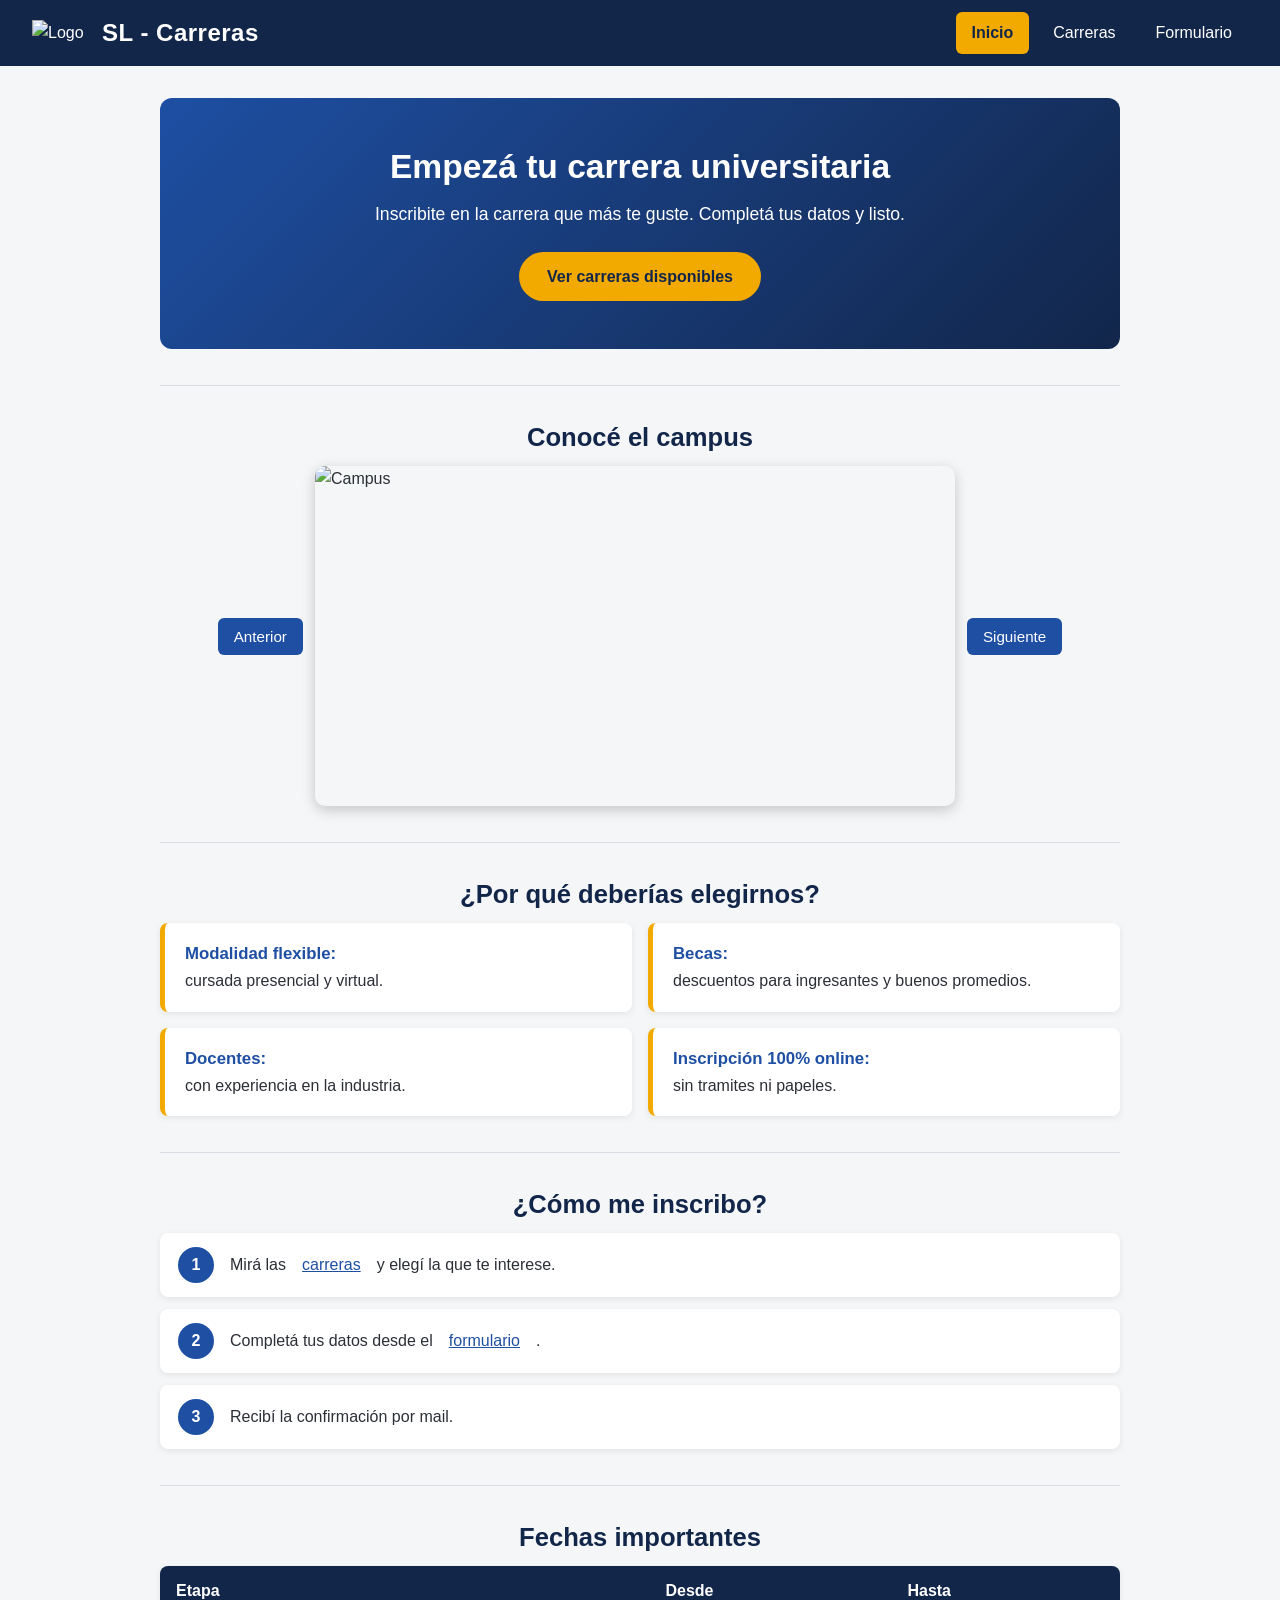
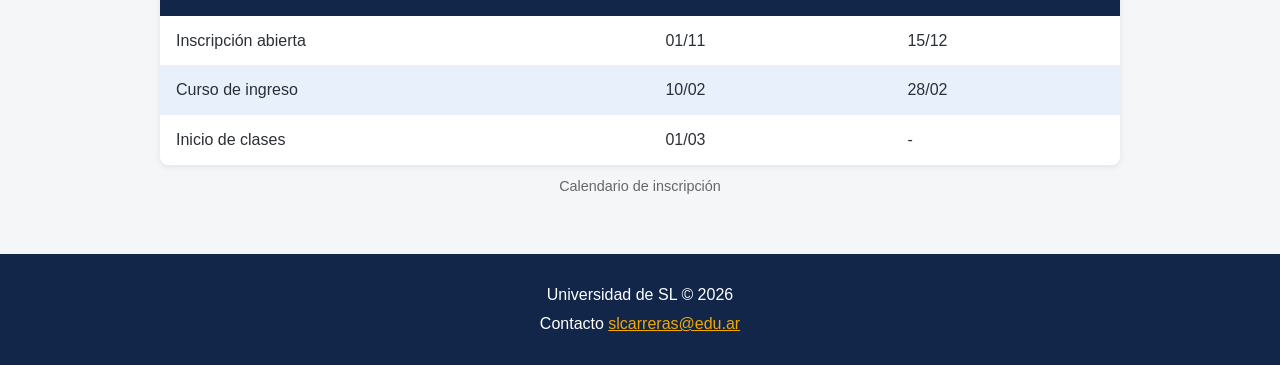
==== index.html @ b478dae9 "Cambios de estilo Un poco de CSS para la pagina principal. (A modificar). Tambien se agrego un logo." ====
<!DOCTYPE html>
<html lang="es">
<head>
    <meta charset="UTF-8">
    <meta name="viewport" content="width=device-width, initial-scale=1.0">
    <title>SL - Carreras</title>
    <link rel="stylesheet" href="css/Index.css">
</head>
<body>
    <header>
        <div>
            <img src="C:\Users\franc\Downloads\LOGO-SL-CARRERAS.png" alt="Logo" width="80">
            <h1>SL - Carreras</h1>
        </div>
        <div>
            <nav>
                <ul>
                    <li><a href="index.html" class="activo">Inicio</a></li>
                    <li><a href="carreras.html">Carreras</a></li>
                    <li><a href="contacto.html">Formulario</a></li>
                </ul>
            </nav>
        </div>
    </header>

    <main>
        <div id="presentacion">
            <h2>Empezá tu carrera universitaria</h2>
            <p>Inscribite en la carrera que más te guste. Completá tus datos y listo.</p>
            <a href="carreras.html">Ver carreras disponibles</a>
        </div>

        <hr>

        <div id="carrusel">
            <h2>Conocé el campus</h2>
            <div>
                <button>Anterior</button>
                <img src="img/portada.jpg" alt="Campus">
                <button>Siguiente</button>
            </div>
        </div>

        <hr>

        <div id="beneficios">
            <h2>¿Por qué deberías elegirnos?</h2>
            <ul>
                <li><strong>Modalidad flexible:</strong> cursada presencial y virtual.</li>
                <li><strong>Becas:</strong> descuentos para ingresantes y buenos promedios.</li>
                <li><strong>Docentes:</strong> con experiencia en la industria.</li>
                <li><strong>Inscripción 100% online:</strong> sin tramites ni papeles.</li>
            </ul>
        </div>

        <hr>

        <div id="pasos">
            <h2>¿Cómo me inscribo?</h2>
            <ol>
                <li>Mirá las <a href="carreras.html">carreras</a> y elegí la que te interese.</li>
                <li>Completá tus datos desde el <a href="contacto.html">formulario</a>.</li>
                <li>Recibí la confirmación por mail.</li>
            </ol>
        </div>

        <hr>

        <div id="fechas">
            <h2>Fechas importantes</h2>
            <table>
                <caption>Calendario de inscripción</caption>
                <thead>
                    <tr>
                        <th>Etapa</th>
                        <th>Desde</th>
                        <th>Hasta</th>
                    </tr>
                </thead>
                <tbody>
                    <tr>
                        <td>Inscripción abierta</td>
                        <td>01/11</td>
                        <td>15/12</td>
                    </tr>
                    <tr>
                        <td>Curso de ingreso</td>
                        <td>10/02</td>
                        <td>28/02</td>
                    </tr>
                    <tr>
                        <td>Inicio de clases</td>
                        <td>01/03</td>
                        <td>-</td>
                    </tr>
                </tbody>
            </table>
        </div>
    </main>

    <footer>
        <div>
            <p>Universidad de SL &copy; 2026</p>
            <p>Contacto <a href="mailto:slcarreras@edu.ar">slcarreras@edu.ar</a></p>
        </div>
    </footer>
</body>
</html>
---- css/Index.css ----
/* ---------- Variables (colores y medidas en un solo lugar) ---------- */
:root {
    --azul-oscuro: #12264a;
    --azul: #1e4fa3;
    --azul-claro: #e8f0fc;
    --acento: #f2a900;
    --texto: #2b2f36;
    --gris: #f5f6f8;
    --borde: #d9dde3;
    --ancho-max: 1000px;
}

/* ---------- Base ---------- */
* {
    box-sizing: border-box;
}

body {
    margin: 0;
    font-family: "Segoe UI", Arial, sans-serif;
    font-size: 16px;
    line-height: 1.6;
    color: var(--texto);
    background-color: var(--gris);
}

h1, h2 {
    margin: 0 0 12px;
    line-height: 1.25;
}

h2 {
    color: var(--azul-oscuro);
    font-size: 1.6rem;
}

a {
    color: var(--azul);
}

a:hover {
    color: var(--azul-oscuro);
}

hr {
    border: none;
    border-top: 1px solid var(--borde);
    margin: 36px 0;
}

/* ---------- Header ---------- */
header {
    display: flex;
    justify-content: space-between;
    align-items: center;
    flex-wrap: wrap;
    gap: 12px;
    padding: 12px 32px;
    background-color: var(--azul-oscuro);
    color: white;
}

/* Primer div del header: logo + título */
header > div:first-child {
    display: flex;
    align-items: center;
    gap: 14px;
}

header img {
    width: 56px;         
    height: auto;
}

header h1 {
    margin: 0;
    font-size: 1.5rem;
    letter-spacing: 0.5px;
}

/* ---------- Navegación ---------- */
nav ul {
    list-style: none;
    margin: 0;
    padding: 0;
    display: flex;
    gap: 8px;
}

nav a {
    display: block;
    padding: 8px 16px;
    color: white;
    text-decoration: none;
    border-radius: 6px;
    transition: background-color 0.2s ease;
}

nav a:hover {
    background-color: rgba(255, 255, 255, 0.15);
    color: white;
}

nav a.activo {
    background-color: var(--acento);
    color: var(--azul-oscuro);
    font-weight: 600;
}

/* ---------- Main ---------- */
main {
    max-width: var(--ancho-max);
    margin: 0 auto;
    padding: 32px 20px;
}

/* ---------- Presentación (portada) ---------- */
#presentacion {
    text-align: center;
    padding: 48px 24px;
    background: linear-gradient(135deg, var(--azul) 0%, var(--azul-oscuro) 100%);
    color: white;
    border-radius: 12px;
}

#presentacion h2 {
    color: white;
    font-size: 2.1rem;
}

#presentacion p {
    max-width: 560px;
    margin: 0 auto 24px;
    font-size: 1.1rem;
}

#presentacion a {
    display: inline-block;
    padding: 12px 28px;
    background-color: var(--acento);
    color: var(--azul-oscuro);
    font-weight: 700;
    text-decoration: none;
    border-radius: 999px;
    transition: transform 0.2s ease;
}

#presentacion a:hover {
    transform: scale(1.06);
}

/* ---------- Carrusel ---------- */
#carrusel h2 {
    text-align: center;
}

#carrusel > div {
    display: flex;
    align-items: center;
    justify-content: center;
    gap: 12px;
}

#carrusel img {
    width: 100%;
    max-width: 640px;
    height: 340px;
    object-fit: cover;
    border-radius: 10px;
    box-shadow: 0 4px 14px rgba(0, 0, 0, 0.2);
}

#carrusel button {
    padding: 10px 16px;
    border: none;
    border-radius: 6px;
    background-color: var(--azul);
    color: white;
    font-size: 0.95rem;
    cursor: pointer;
    transition: background-color 0.2s ease;
}

#carrusel button:hover {
    background-color: var(--azul-oscuro);
}

/* ---------- Beneficios (tarjetas en grilla) ---------- */
#beneficios h2 {
    text-align: center;
}

#beneficios ul {
    list-style: none;
    margin: 0;
    padding: 0;
    display: grid;
    grid-template-columns: repeat(2, 1fr);
    gap: 16px;
}

#beneficios li {
    background-color: white;
    padding: 18px 20px;
    border-left: 5px solid var(--acento);
    border-radius: 8px;
    box-shadow: 0 2px 6px rgba(0, 0, 0, 0.08);
}

#beneficios strong {
    display: block;
    color: var(--azul);
    font-size: 1.05rem;
}

/* ---------- Pasos (lista numerada con círculos) ---------- */
#pasos h2 {
    text-align: center;
}

#pasos ol {
    list-style: none;
    counter-reset: paso;
    margin: 0;
    padding: 0;
}

#pasos li {
    counter-increment: paso;
    display: flex;
    align-items: center;
    gap: 16px;
    margin-bottom: 12px;
    padding: 14px 18px;
    background-color: white;
    border-radius: 8px;
    box-shadow: 0 2px 6px rgba(0, 0, 0, 0.08);
}

#pasos li::before {
    content: counter(paso);
    flex-shrink: 0;
    width: 36px;
    height: 36px;
    display: flex;
    align-items: center;
    justify-content: center;
    background-color: var(--azul);
    color: white;
    font-weight: 700;
    border-radius: 50%;
}

/* ---------- Fechas (tabla) ---------- */
#fechas h2 {
    text-align: center;
}

#fechas table {
    width: 100%;
    border-collapse: collapse;
    background-color: white;
    border-radius: 8px;
    overflow: hidden;
    box-shadow: 0 2px 6px rgba(0, 0, 0, 0.08);
}

#fechas caption {
    caption-side: bottom;
    padding-top: 10px;
    font-size: 0.9rem;
    color: #666;
}

#fechas th {
    background-color: var(--azul-oscuro);
    color: white;
    text-align: left;
}

#fechas th,
#fechas td {
    padding: 12px 16px;
}

#fechas tbody tr:nth-child(even) {
    background-color: var(--azul-claro);
}

#fechas tbody tr:hover {
    background-color: #fff4d6;
}

/* ---------- Footer ---------- */
footer {
    margin-top: 24px;
    padding: 24px 32px;
    background-color: var(--azul-oscuro);
    color: white;
    text-align: center;
}

footer p {
    margin: 4px 0;
}

footer a {
    color: var(--acento);
}

/* ---------- Responsive (pantallas chicas) ---------- */
@media (max-width: 700px) {
    header {
        justify-content: center;
        text-align: center;
        padding: 12px 16px;
    }

    nav ul {
        flex-wrap: wrap;
        justify-content: center;
    }

    #presentacion h2 {
        font-size: 1.6rem;
    }

    #carrusel > div {
        flex-wrap: wrap;
    }

    #carrusel img {
        order: -1;            /* la imagen arriba, botones abajo */
        height: 220px;
    }

    #beneficios ul {
        grid-template-columns: 1fr;
    }
}
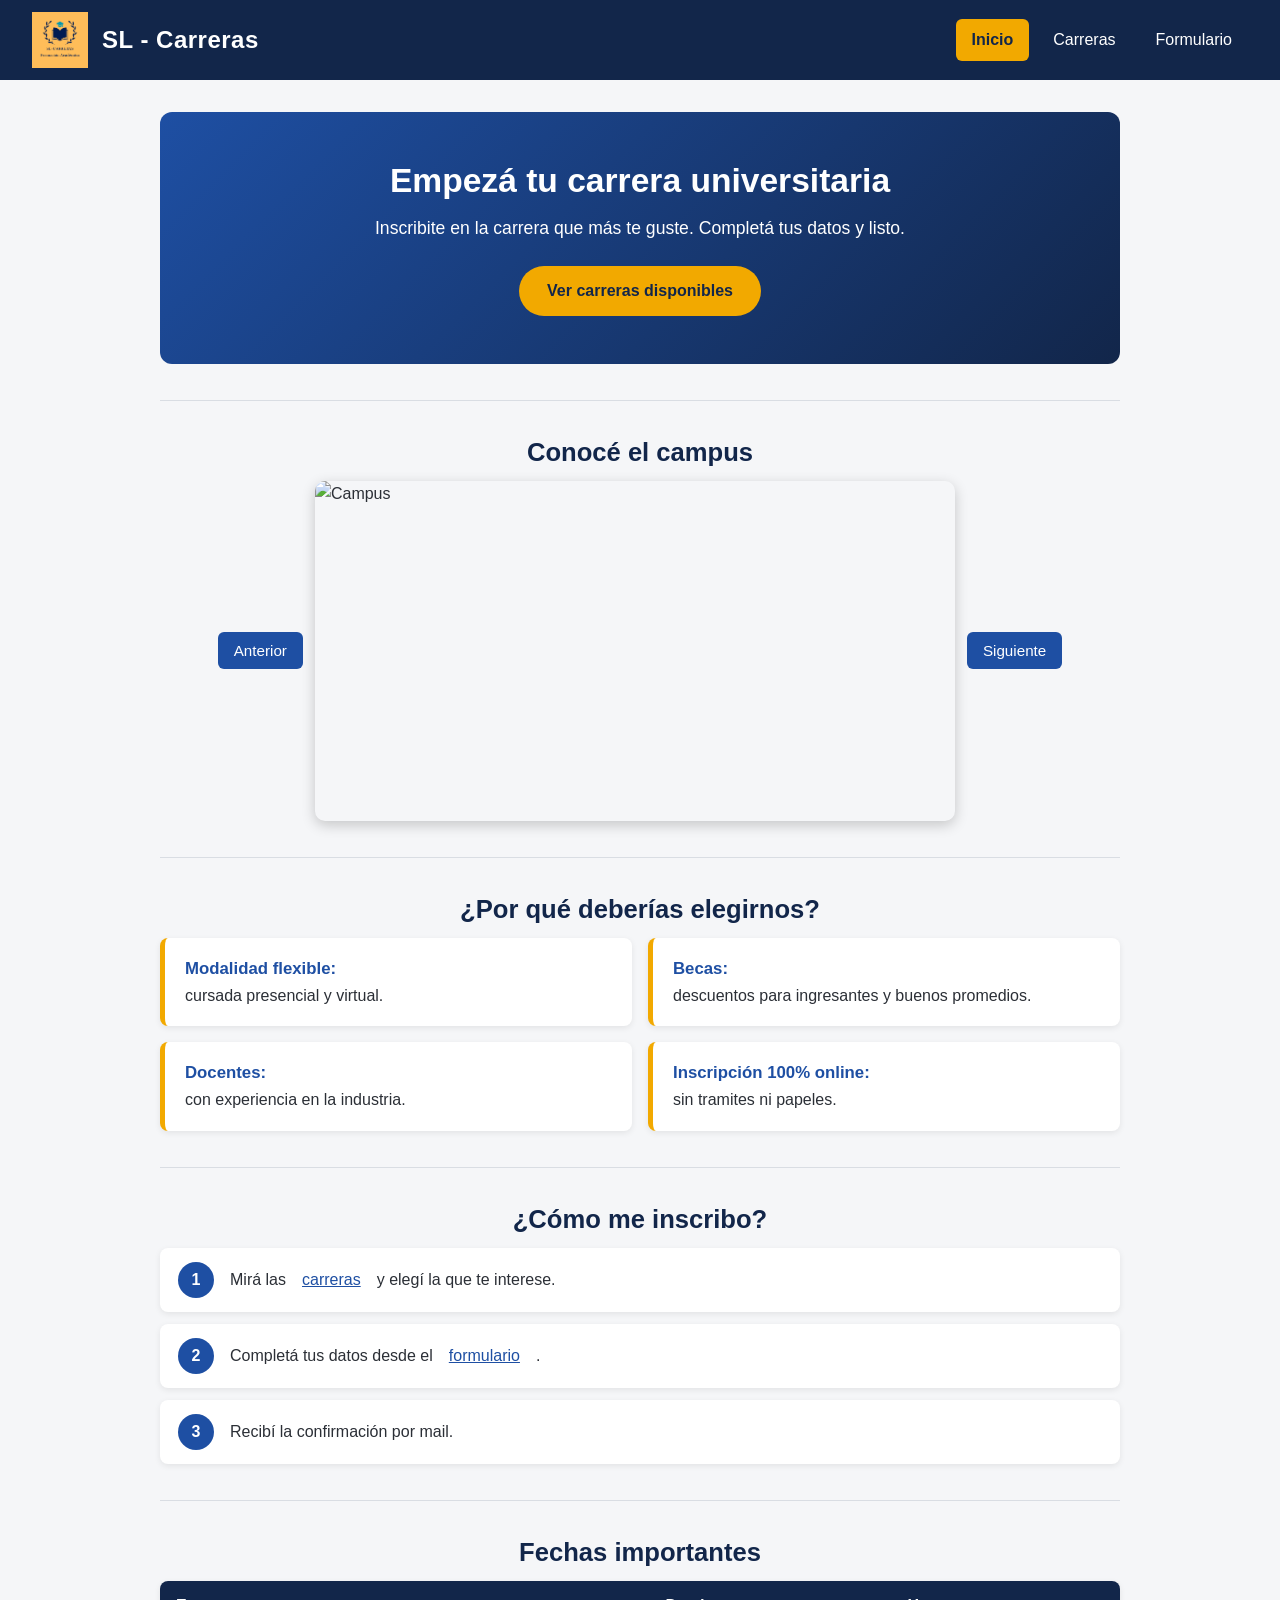
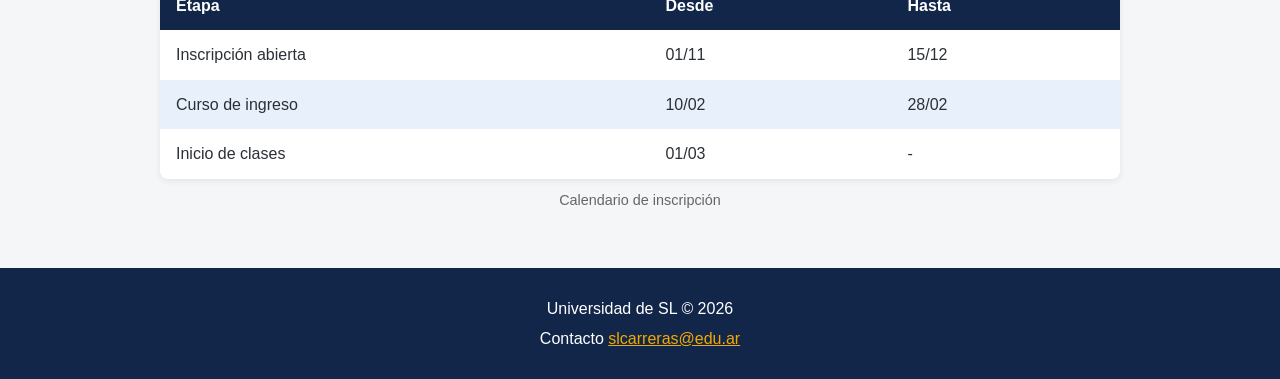
==== commit cdfc534e: "cambio en las lineas de las imagenes la ruta debe ser la del proyecto. ademas van en assets" ====
--- a/index.html
+++ b/index.html
@@ -9,7 +9,7 @@
 <body>
     <header>
         <div>
-            <img src="C:\Users\franc\Downloads\LOGO-SL-CARRERAS.png" alt="Logo" width="80">
+            <img src="assets/LOGO-SL-CARRERAS.png" alt="Logo" width="80">
             <h1>SL - Carreras</h1>
         </div>
         <div>
--- a/css/Index.css
+++ b/css/Index.css
@@ -1,5 +1,31 @@
 
-
+#listado{
+    display: flex;
+    flex-direction: column;
+    align-items: center;
+    justify-content: center;
+}
+/* imagenes de carreras */
+.imagenCarreras{
+    width: 80px;
+    height: 80px;
+}
+/* table carreras */
+.tablaCarreras{
+    border: none;
+    width: 100%;
+    background-color: #1e4fa3;
+    flex-wrap: wrap;
+    align-items: center;
+    border-radius: 25px;
+}
+.tablaCarreras th, .tablaCarreras td{
+    font-size: 1.2rem;
+    border: none;
+    padding: 8px;
+    text-align: center;
+    color: white;
+}
 /* ---------- Variables (colores y medidas en un solo lugar) ---------- */
 :root {
     --azul-oscuro: #12264a;
@@ -30,8 +56,10 @@
     margin: 0 0 12px;
     line-height: 1.25;
 }
-
-h2 {
+#TablasTitulo{
+    text-align: center;
+}
+h2{
     color: var(--azul-oscuro);
     font-size: 1.6rem;
 }
@@ -52,10 +80,11 @@
 
 /* ---------- Header ---------- */
 header {
+    position: sticky;
+    top: 0;
     display: flex;
     justify-content: space-between;
     align-items: center;
-    flex-wrap: wrap;
     gap: 12px;
     padding: 12px 32px;
     background-color: var(--azul-oscuro);
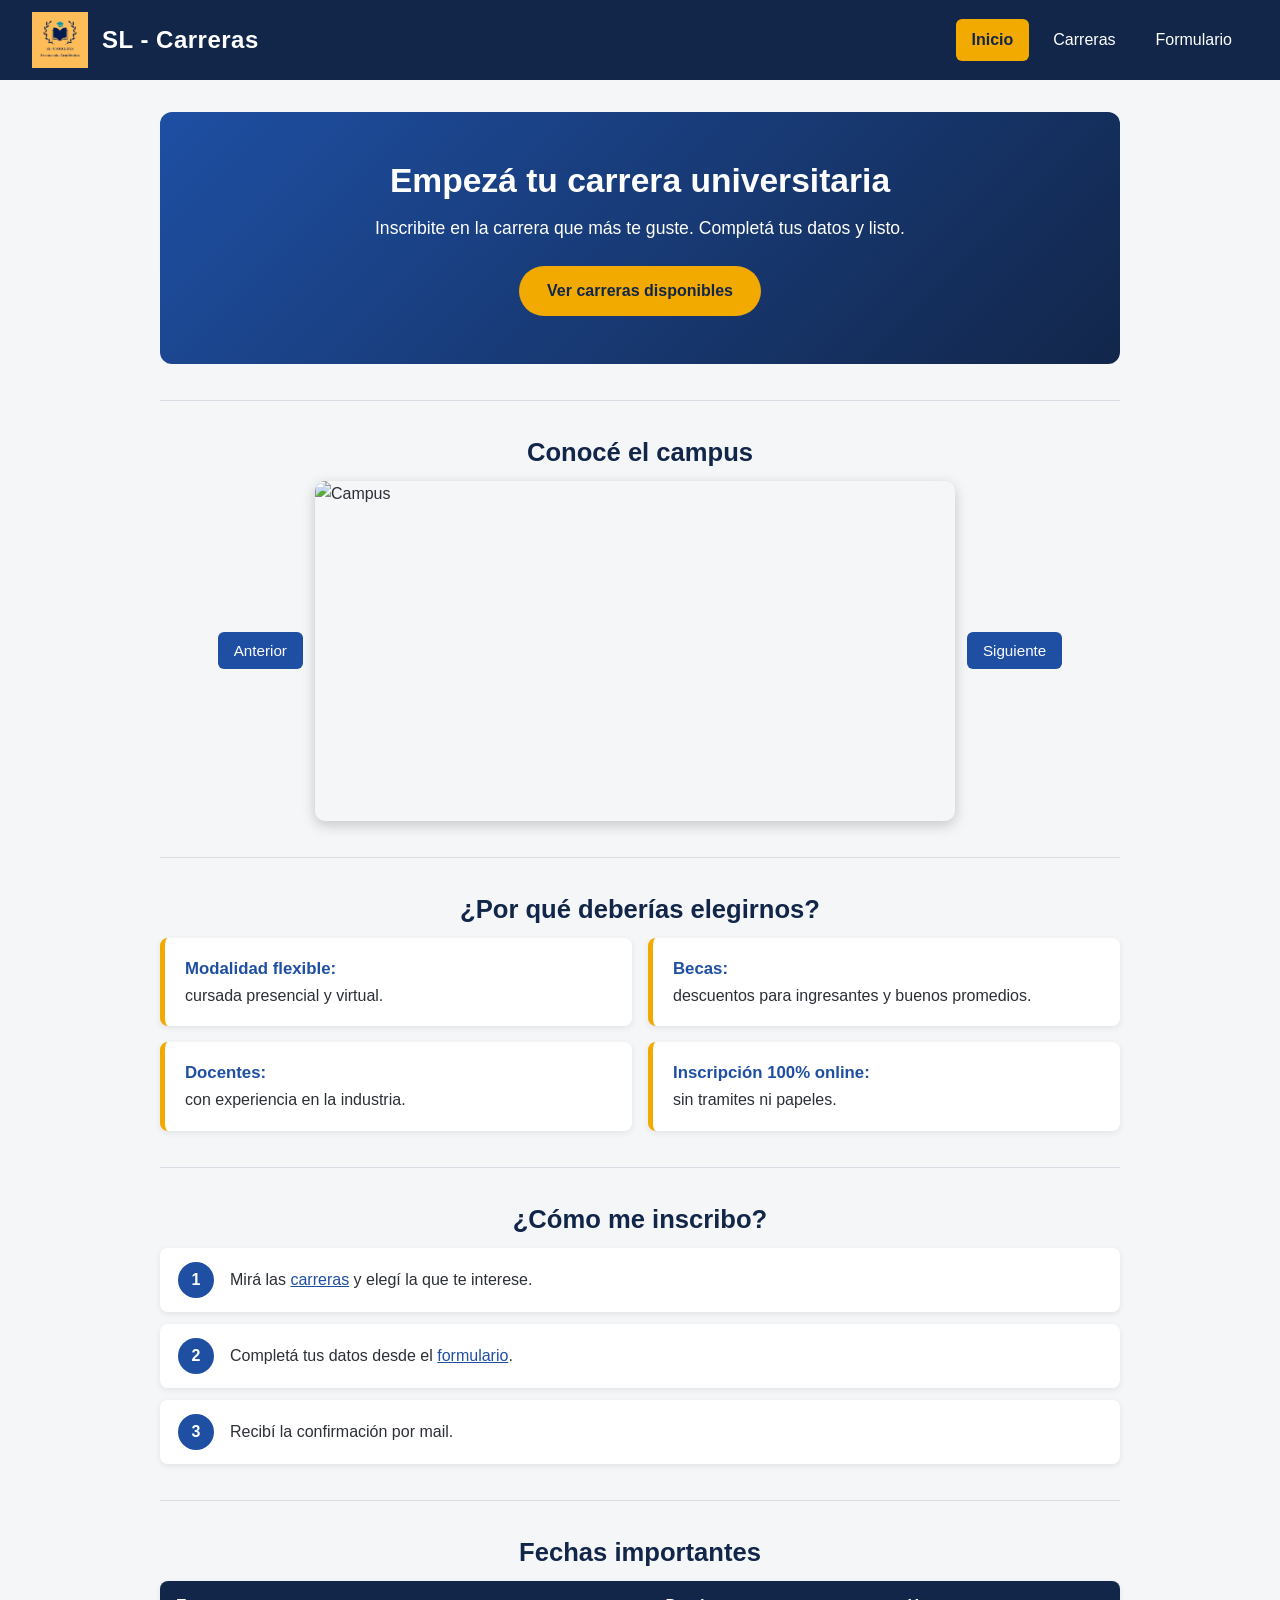
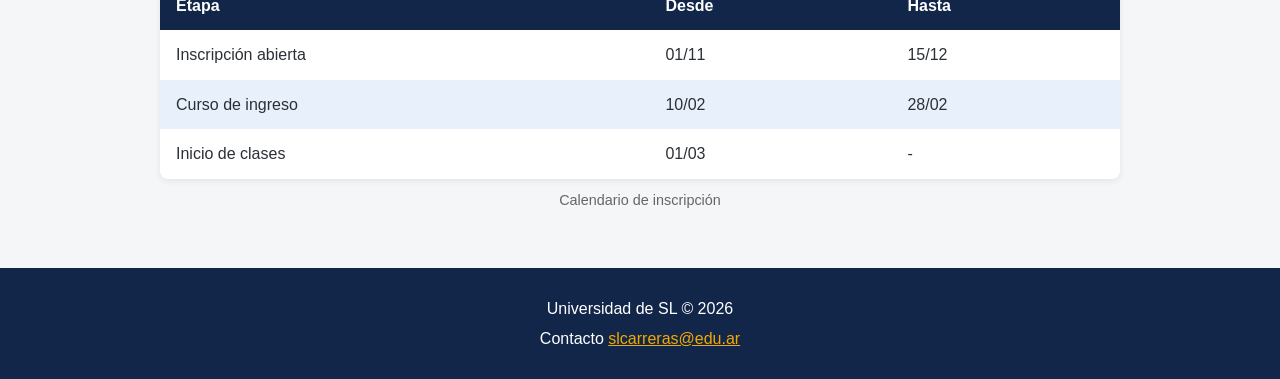
==== commit d2870ba7: "subo la nueva versión carpeta de carreras cambios en index.css cambios en index.html (se veia feo el" ====
--- a/index.html
+++ b/index.html
@@ -57,10 +57,10 @@
 
         <div id="pasos">
             <h2>¿Cómo me inscribo?</h2>
-            <ol>
-                <li>Mirá las <a href="carreras.html">carreras</a> y elegí la que te interese.</li>
-                <li>Completá tus datos desde el <a href="contacto.html">formulario</a>.</li>
-                <li>Recibí la confirmación por mail.</li>
+            <ol> <!-- con span no queda feo, queda como unico -->
+                <li><span>Mirá las <a href="carreras.html">carreras</a> y elegí la que te interese.</span></li>
+                <li><span>Completá tus datos desde el <a href="contacto.html">formulario</a>.</span></li>
+                <li><span>Recibí la confirmación por mail.</span></li>
             </ol>
         </div>
 
--- a/css/Index.css
+++ b/css/Index.css
@@ -11,20 +11,47 @@
     height: 80px;
 }
 /* table carreras */
-.tablaCarreras{
-    border: none;
+.tablaCarreras {
     width: 100%;
-    background-color: #1e4fa3;
-    flex-wrap: wrap;
-    align-items: center;
-    border-radius: 25px;
-}
-.tablaCarreras th, .tablaCarreras td{
-    font-size: 1.2rem;
-    border: none;
-    padding: 8px;
-    text-align: center;
-    color: white;
+    border-collapse: collapse;
+    background-color: white;
+    border-radius: 12px;
+    overflow: hidden;
+    box-shadow: 0 2px 6px rgba(0, 0, 0, 0.08);
+}
+
+.tablaCarreras caption {
+    caption-side: bottom;
+    padding-top: 10px;
+    font-size: 0.9rem;
+    color: #666;
+}
+
+.tablaCarreras th,
+.tablaCarreras td {
+    padding: 16px 24px;
+    font-size: 1.05rem;
+    text-align: left;
+    border-bottom: 1px solid var(--borde);
+}
+
+.tablaCarreras th {
+    background-color: var(--azul);
+    color: white;
+}
+
+.tablaCarreras td:first-child {
+    font-weight: 600;
+    color: var(--azul-oscuro);
+    width: 25%;
+}
+
+.tablaCarreras tbody tr:last-child td {
+    border-bottom: none;
+}
+
+.tablaCarreras tbody tr:hover {
+    background-color: var(--azul-claro);
 }
 /* ---------- Variables (colores y medidas en un solo lugar) ---------- */
 :root {
@@ -368,4 +395,133 @@
     #beneficios ul {
         grid-template-columns: 1fr;
     }
+}
+
+/* carreras */
+#ruta {
+    margin-bottom: 16px;
+    font-size: 0.9rem;
+    color: #666;    
+}
+
+#ruta p {
+    margin: 0;
+}
+
+#listado > form,
+#listado > #lista-carreras {
+    width: 100%;
+}
+
+#filtros { /* busqueda de carreras */
+    display: flex;
+    flex-wrap: wrap;
+    gap: 16px;
+    margin-bottom: 24px;
+    padding: 16px 20px;
+    background-color: white;
+    border-radius: 10px;
+    box-shadow: 0 2px 6px rgba(0, 0, 0, 0.08);
+}
+
+#filtros > div {
+    flex: 1 1 200px;
+    display: flex;
+    flex-direction: column;
+    gap: 4px;
+}
+ 
+#filtros label {
+    font-size: 0.85rem;
+    font-weight: 600;
+    color: var(--azul-oscuro);
+}
+ 
+#filtros input,
+#filtros select {
+    padding: 10px 12px;
+    border: 1px solid var(--borde);
+    border-radius: 6px;
+    font-size: 1rem;
+    font-family: inherit;
+    background-color: white;
+}
+ 
+#filtros input:focus,
+#filtros select:focus {
+    outline: 2px solid var(--azul);
+    border-color: var(--azul);
+}
+
+#lista-carreras {
+    display: grid;
+    grid-template-columns: repeat(auto-fill, minmax(220px, 1fr));
+    gap: 20px;
+}
+ 
+.carrera {
+    display: flex;
+    flex-direction: column;
+    background-color: white;
+    border-radius: 12px;
+    overflow: hidden;
+    box-shadow: 0 2px 6px rgba(0, 0, 0, 0.08);
+    transition: transform 0.2s ease, box-shadow 0.2s ease; /* animación */
+}
+ 
+.carrera:hover {
+    transform: translateY(-4px);
+    box-shadow: 0 6px 16px rgba(0, 0, 0, 0.15);
+}
+
+.carrera .imagenCarreras {
+    width: 100%;
+    height: 150px;
+    object-fit: cover;
+    background-color: var(--azul-claro);
+}
+ 
+.carrera h3 {
+    margin: 14px 16px 6px;
+    font-size: 1.1rem;
+    line-height: 1.3;
+    color: var(--azul-oscuro);
+}
+ 
+.carrera p {
+    margin: 2px 16px;
+    font-size: 0.92rem;
+}
+ 
+.carrera a {
+    margin: auto 16px 16px;
+    padding: 10px;
+    text-align: center;
+    text-decoration: none;
+    font-weight: 600;
+    background-color: var(--azul);
+    color: white;
+    border-radius: 6px;
+    transition: background-color 0.2s ease;
+}
+ 
+.carrera p:last-of-type {
+    margin-bottom: 14px;
+}
+ 
+.carrera a:hover {
+    background-color: var(--azul-oscuro);
+    color: white;
+}
+
+#inscripcion {
+    text-align: center;
+    padding: 28px 24px;
+    background-color: white;
+    border-radius: 10px;
+    box-shadow: 0 2px 6px rgba(0, 0, 0, 0.08);
+}
+ 
+#inscripcion p {
+    margin: 0;
 }
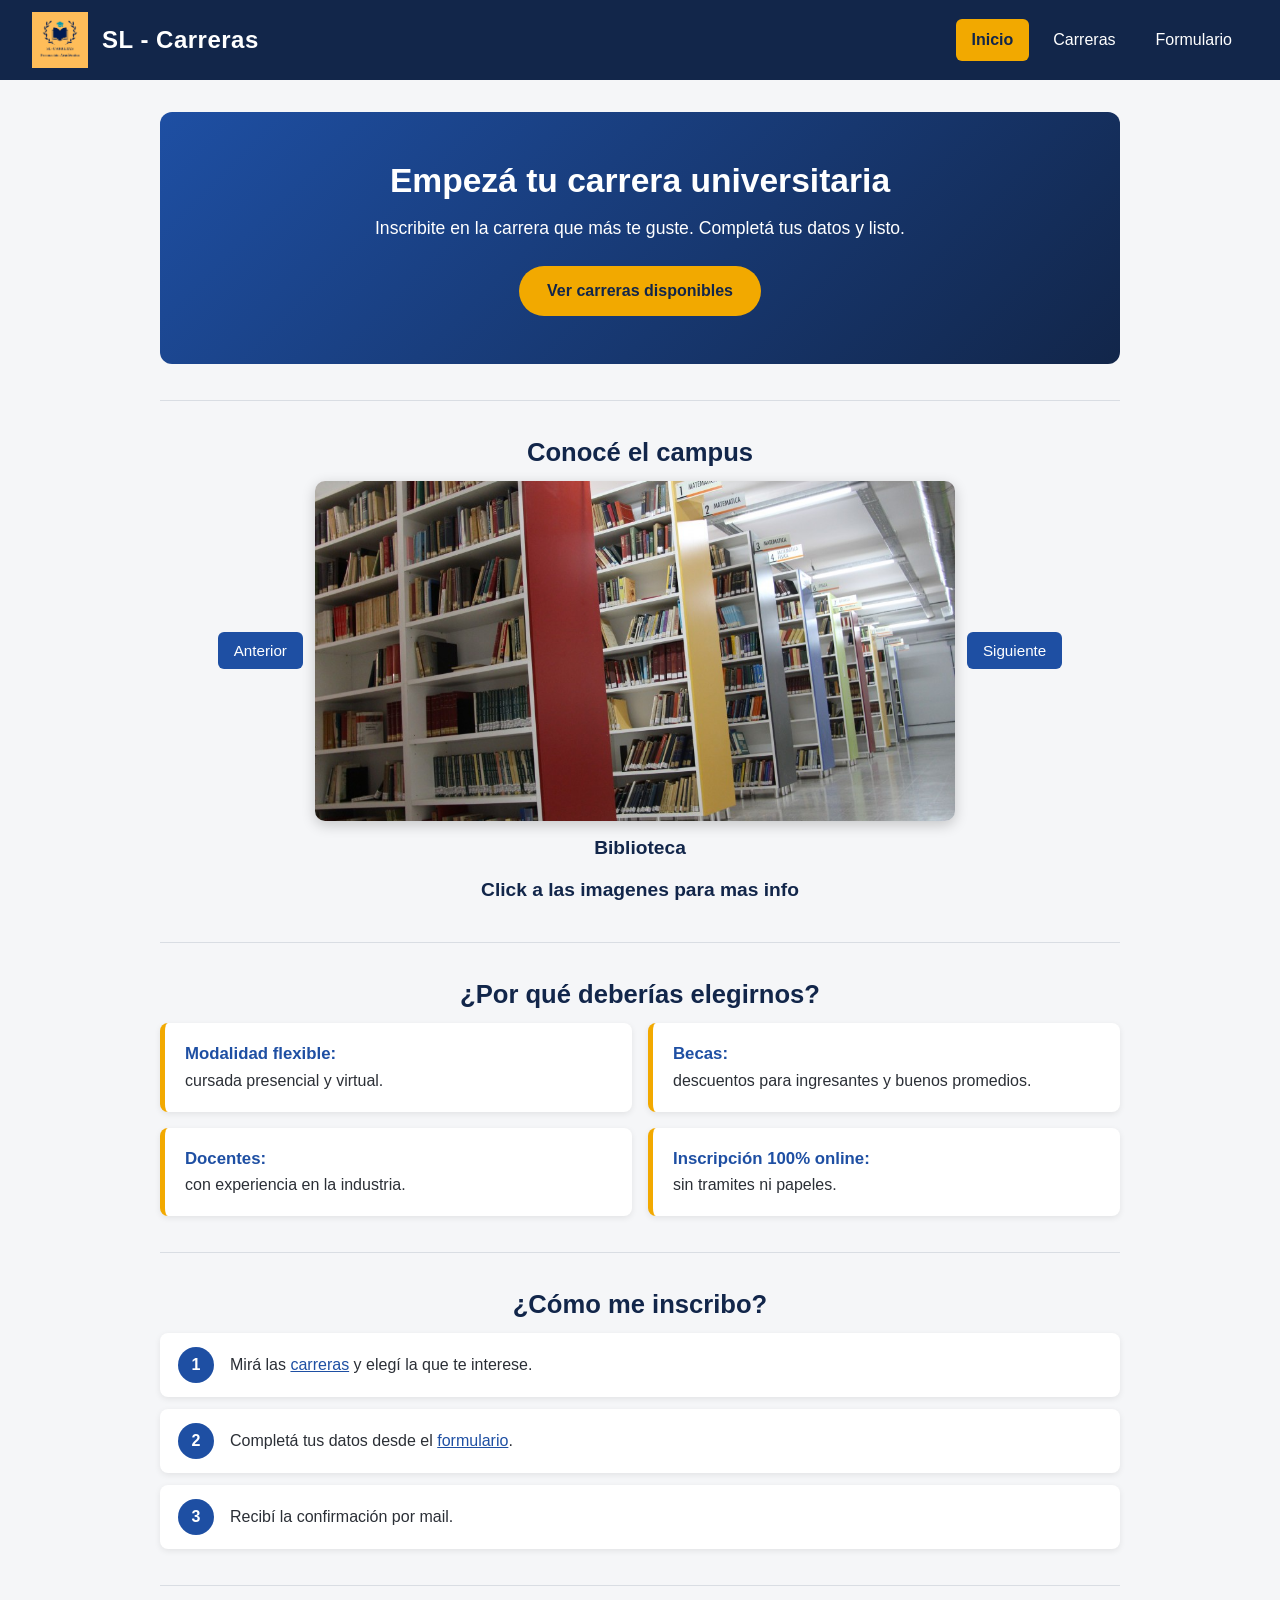
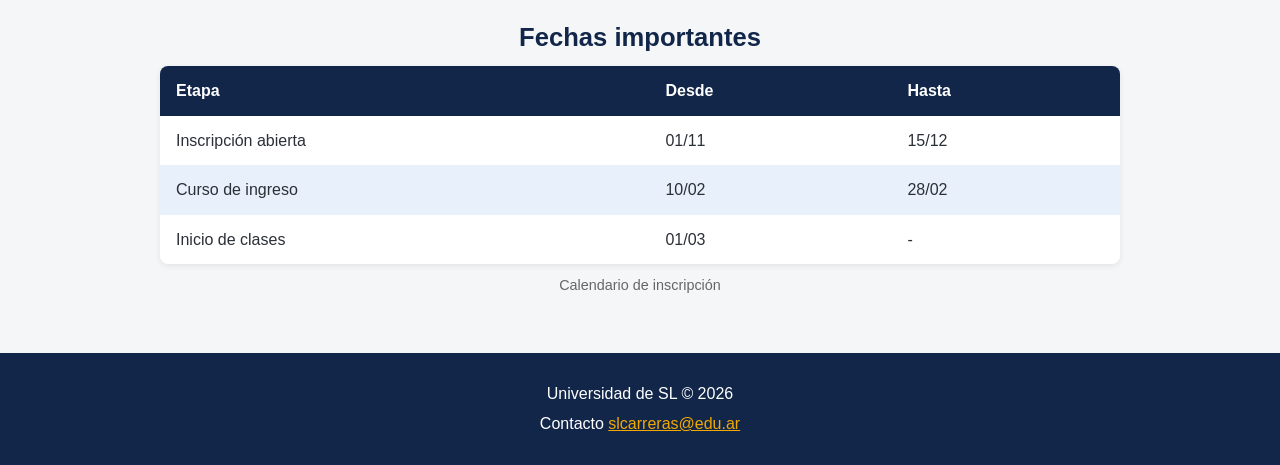
==== commit ca77b2b6: "Primeros js agregados Se implemento el carrusel de imagenes. Y algunos acabados de CSS para el index" ====
--- a/index.html
+++ b/index.html
@@ -35,9 +35,11 @@
         <div id="carrusel">
             <h2>Conocé el campus</h2>
             <div>
-                <button>Anterior</button>
-                <img src="img/portada.jpg" alt="Campus">
-                <button>Siguiente</button>
+                <button id = "Anterior" onclick="Carrusel()">Anterior</button>
+                <img id="ImagenCarrusel" src="" alt="Imagen del carrusel">
+                <button id = "Siguiente" onclick="Carrusel()">Siguiente</button>
+                <h3 id="TextoImagen"></h3>
+                <h4>Click a las imagenes para mas info</h4>
             </div>
         </div>
 
@@ -103,6 +105,33 @@
             <p>Universidad de SL &copy; 2026</p>
             <p>Contacto <a href="mailto:slcarreras@edu.ar">slcarreras@edu.ar</a></p>
         </div>
-    </footer>
+    </footeer>
+    <script>   
+    console.log("Hola, bienvenido a SL - Carreras");
+    const imagenCarrusel = document.getElementById("ImagenCarrusel");
+    const ArrayImagenes = ["assets/Biblioteca.jpg","assets/DSCN3833.jpg","assets/Laboratorios.jpg","assets/ComedorUniversitario.png"];
+    const TextoCarrusel =document.getElementById("TextoImagen");
+    TextoCarrusel.innerHTML="Biblioteca";
+    imagenCarrusel.src=imagenCarrusel.src=ArrayImagenes[0];
+    let indice = 0;
+    function Carrusel(){
+        if(indice==ArrayImagenes.length-1){
+            indice=0;
+        }else{
+            indice++;
+        }
+        if(indice==0){
+            TextoCarrusel.innerHTML="Biblioteca";
+        }else if(indice==1)
+        {
+            TextoCarrusel.innerHTML="Residencias";
+        }else if(indice==2){
+            TextoCarrusel.innerHTML="Laboratorios";
+        }else if(indice==3){
+            TextoCarrusel.innerHTML="Comedor Universitario";
+        }
+       imagenCarrusel.src = ArrayImagenes[indice];
+       console.log(ArrayImagenes[0],ArrayImagenes[1]);}
+    </script>
 </body>
 </html>
--- a/css/Index.css
+++ b/css/Index.css
@@ -65,7 +65,7 @@
     --ancho-max: 1000px;
 }
 
-/* ---------- Base ---------- */
+/*  Base  */
 * {
     box-sizing: border-box;
 }
@@ -80,7 +80,7 @@
 }
 
 h1, h2 {
-    margin: 0 0 12px;
+    margin: 0 0 12px; 
     line-height: 1.25;
 }
 #TablasTitulo{
@@ -107,7 +107,7 @@
 
 /* ---------- Header ---------- */
 header {
-    position: sticky;
+    position: sticky; /*para fijar el header al hacer scroll*/
     top: 0;
     display: flex;
     justify-content: space-between;
@@ -216,9 +216,27 @@
     display: flex;
     align-items: center;
     justify-content: center;
+    flex-wrap: wrap;
     gap: 12px;
-}
-
+} 
+#carrusel > div > h3{
+    text-align: center;
+    margin: 0;
+    font-size: 1.2rem;
+    color: var(--azul-oscuro);
+    flex-basis: 100%;
+    flex-wrap: wrap;
+    order: 3;
+}
+#carrusel >div>h4{
+    text-align: center;
+    margin: 0;
+    font-size: 1.2rem;
+    color: var(--azul-oscuro);
+    flex-basis: 100%;
+    flex-wrap: wrap;
+    order: 4;
+}
 #carrusel img {
     width: 100%;
     max-width: 640px;
@@ -227,6 +245,10 @@
     border-radius: 10px;
     box-shadow: 0 4px 14px rgba(0, 0, 0, 0.2);
 }
+#carrusel img:hover {
+    transform: scale(1.02);
+    transition: transform 0.2s ease;
+}
 
 #carrusel button {
     padding: 10px 16px;
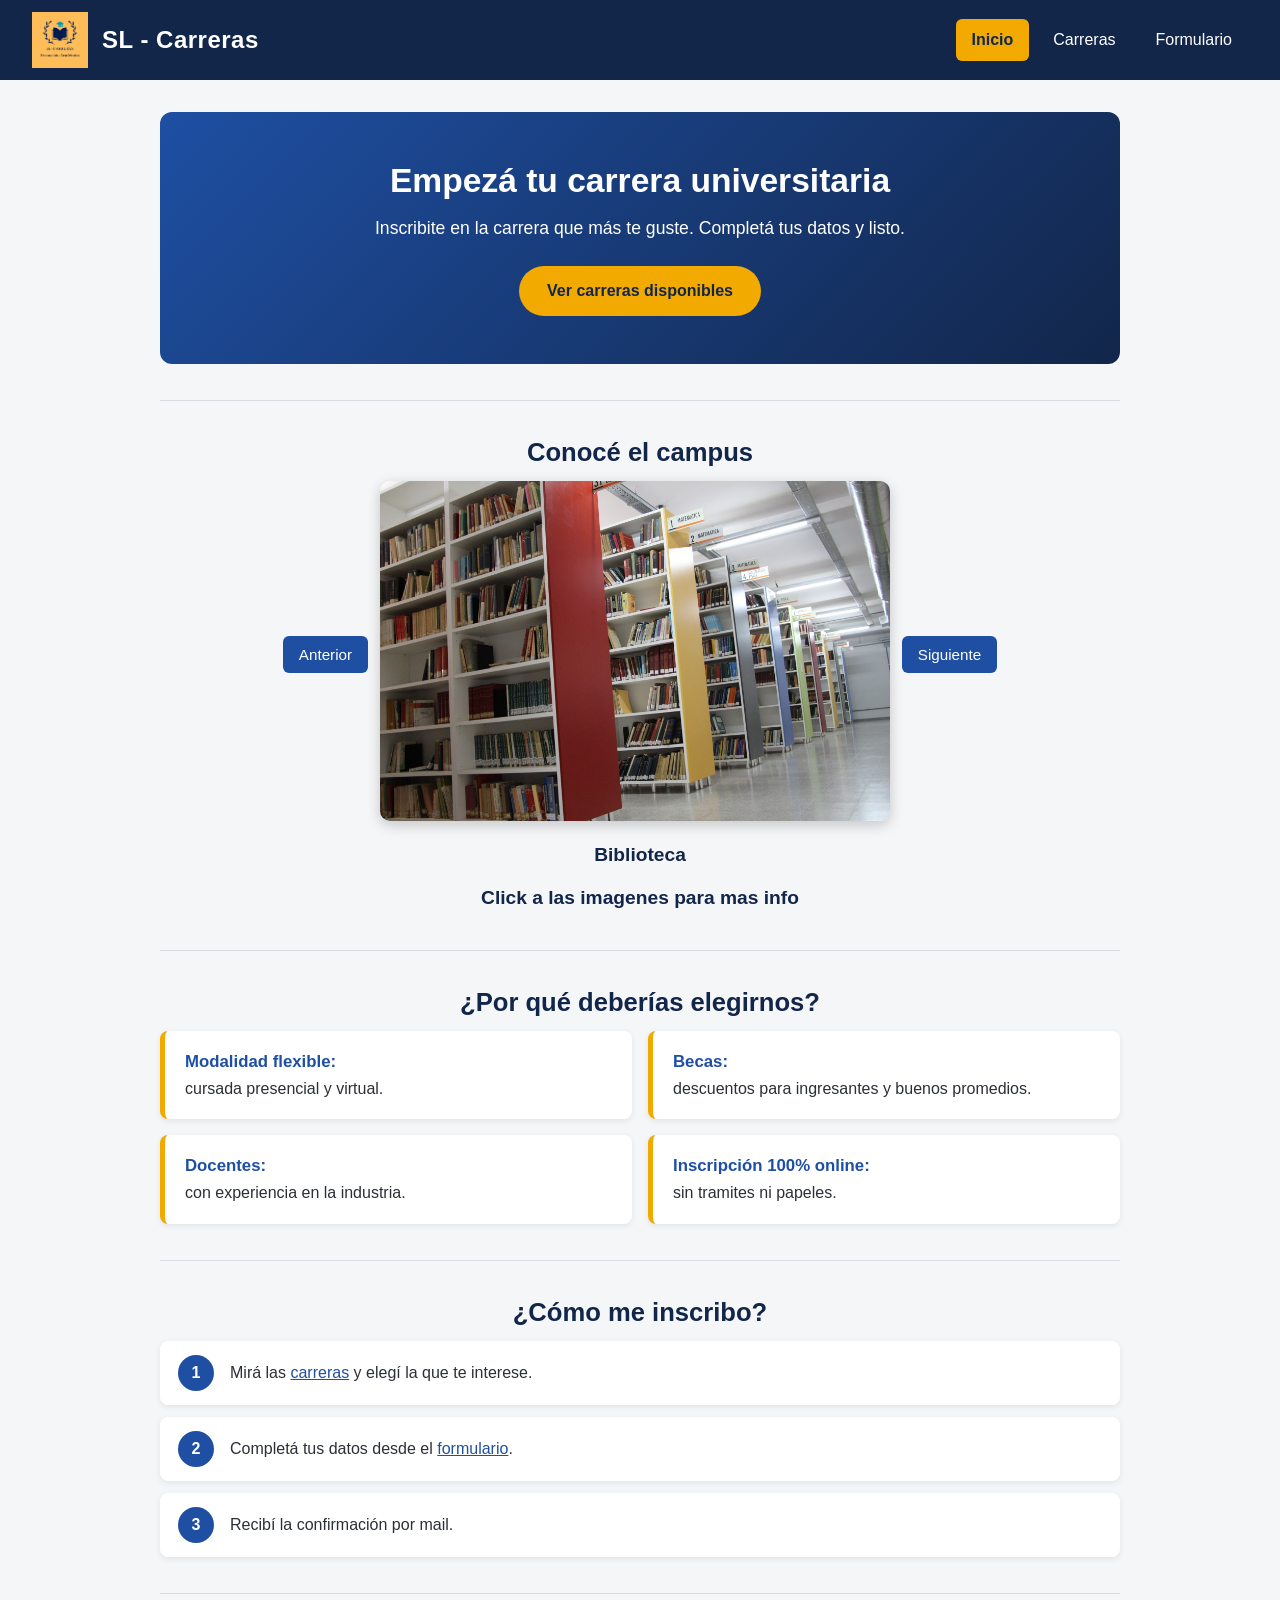
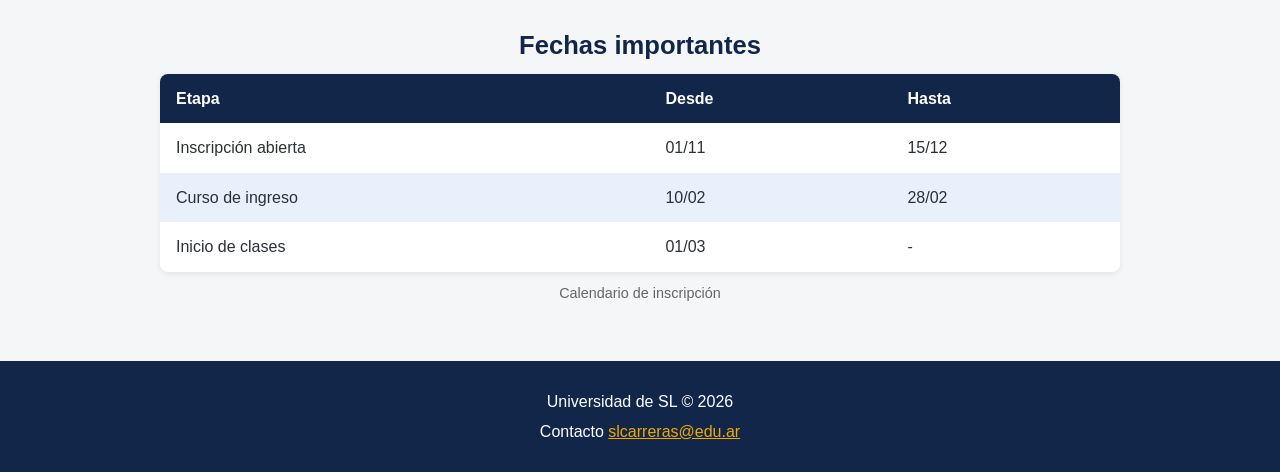
==== commit 03f577d0: "Carrusel Actualice el carrusel. Ahora ya es circular." ====
--- a/index.html
+++ b/index.html
@@ -35,9 +35,11 @@
         <div id="carrusel">
             <h2>Conocé el campus</h2>
             <div>
-                <button id = "Anterior" onclick="Carrusel()">Anterior</button>
-                <img id="ImagenCarrusel" src="" alt="Imagen del carrusel">
-                <button id = "Siguiente" onclick="Carrusel()">Siguiente</button>
+                <button id = "Anterior" onclick="Atras(indice)">Anterior</button>
+                <a id="DireccionImagen" href="">
+                    <img id="ImagenCarrusel" src="" alt="Imagen del carrusel">
+                </a>
+                <button id = "Siguiente" onclick="Adelante(indice)">Siguiente</button>
                 <h3 id="TextoImagen"></h3>
                 <h4>Click a las imagenes para mas info</h4>
             </div>
@@ -111,24 +113,44 @@
     const imagenCarrusel = document.getElementById("ImagenCarrusel");
     const ArrayImagenes = ["assets/Biblioteca.jpg","assets/DSCN3833.jpg","assets/Laboratorios.jpg","assets/ComedorUniversitario.png"];
     const TextoCarrusel =document.getElementById("TextoImagen");
+    const DireccionImagen=document.getElementById("DireccionImagen");
+    DireccionImagen.href="Campus/Biblioteca.html";
     TextoCarrusel.innerHTML="Biblioteca";
     imagenCarrusel.src=imagenCarrusel.src=ArrayImagenes[0];
     let indice = 0;
-    function Carrusel(){
-        if(indice==ArrayImagenes.length-1){
-            indice=0;
-        }else{
-            indice++;
+    function Adelante(a){
+      if(a==ArrayImagenes.length-1){
+        a=0;
+    }
+    else{
+        a++;
+    }
+    Carrusel(a);
+    }
+    function Atras(a){
+        if(a==0){
+            a=ArrayImagenes.length-1;
         }
+        else{
+             a--;
+        }
+        Carrusel(a);
+    }
+    function Carrusel(Nuevoindice){
+        indice=Nuevoindice;
         if(indice==0){
             TextoCarrusel.innerHTML="Biblioteca";
+            DireccionImagen.href="Campus/Biblioteca.html";
         }else if(indice==1)
         {
             TextoCarrusel.innerHTML="Residencias";
+            DireccionImagen.href="Campus/Residencias.html";
         }else if(indice==2){
             TextoCarrusel.innerHTML="Laboratorios";
+            DireccionImagen.href="Campus/Laboratorio.html";
         }else if(indice==3){
             TextoCarrusel.innerHTML="Comedor Universitario";
+            DireccionImagen.href="Campus/Comedor.html";
         }
        imagenCarrusel.src = ArrayImagenes[indice];
        console.log(ArrayImagenes[0],ArrayImagenes[1]);}
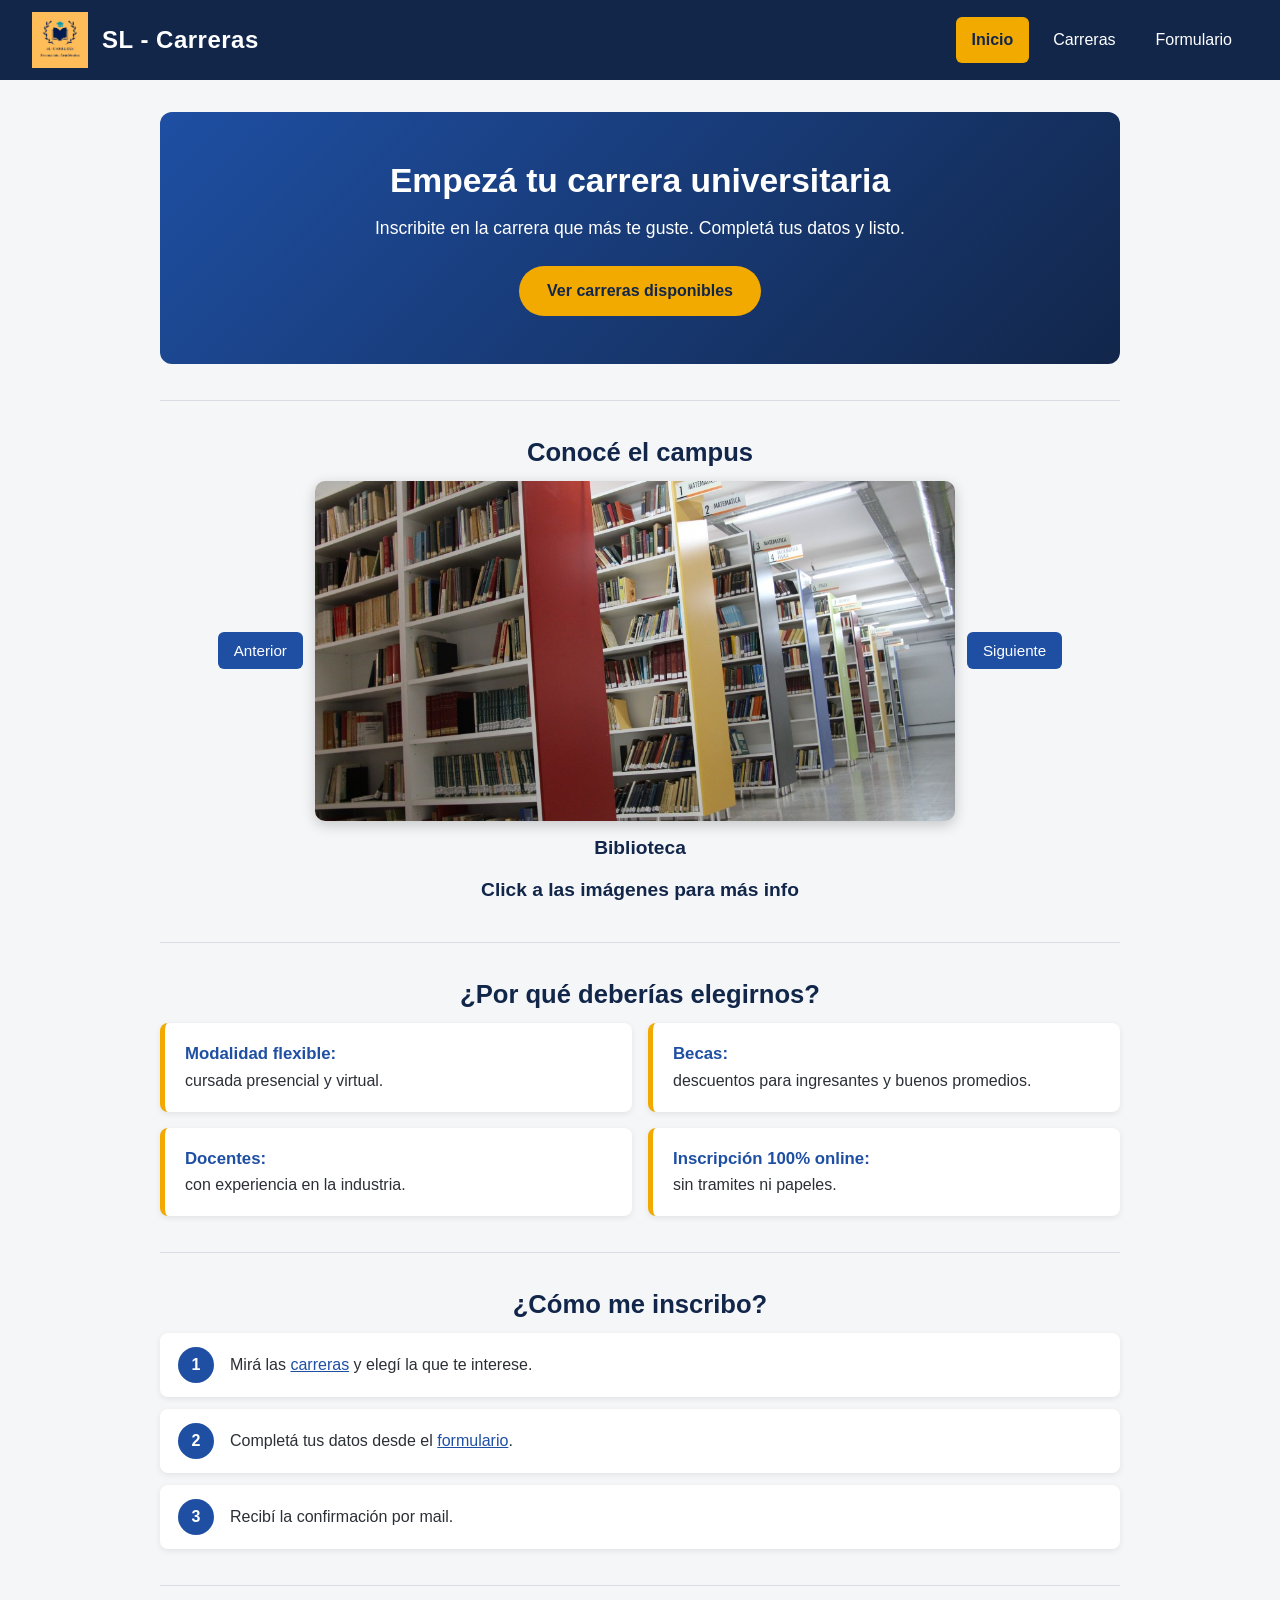
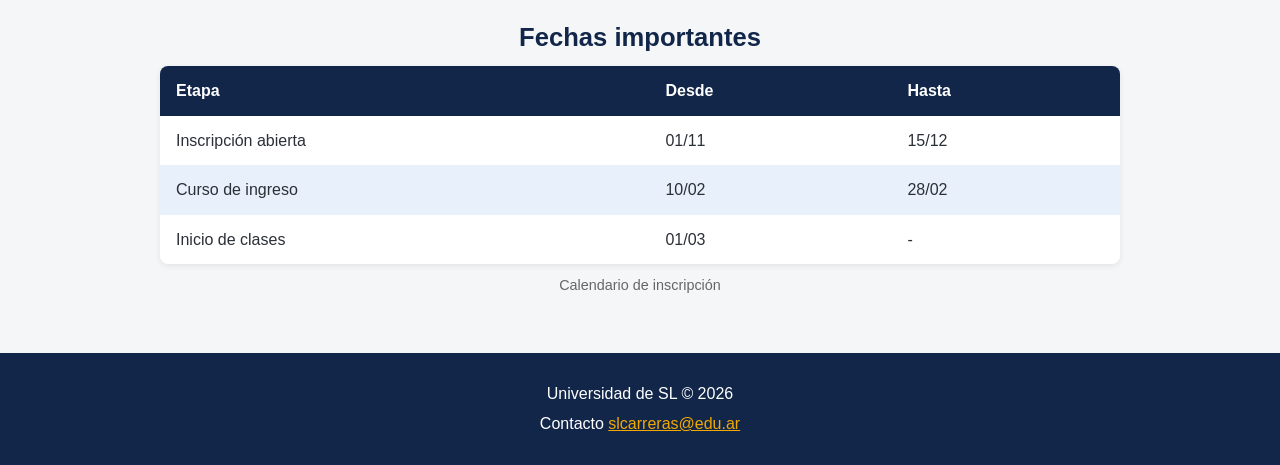
==== commit 9ffb8d5f: "nuevos cambios mejor ordenamiento en las carpetas y subcarpetas de assets. cambios sobre index.html," ====
--- a/index.html
+++ b/index.html
@@ -4,12 +4,13 @@
     <meta charset="UTF-8">
     <meta name="viewport" content="width=device-width, initial-scale=1.0">
     <title>SL - Carreras</title>
-    <link rel="stylesheet" href="css/Index.css">
+    <link rel="stylesheet" href="assets/css/Index.css">
+    <script src="assets/js/style.js" defer></script>
 </head>
 <body>
     <header>
         <div>
-            <img src="assets/LOGO-SL-CARRERAS.png" alt="Logo" width="80">
+            <img src="assets/img/LOGO-SL-CARRERAS.png" alt="Logo" width="80">
             <h1>SL - Carreras</h1>
         </div>
         <div>
@@ -32,19 +33,18 @@
 
         <hr>
 
-        <div id="carrusel">
+        <div class="carrusel" id="carrusel-campus">
             <h2>Conocé el campus</h2>
             <div>
-                <button id = "Anterior" onclick="Atras(indice)">Anterior</button>
-                <a id="DireccionImagen" href="">
-                    <img id="ImagenCarrusel" src="" alt="Imagen del carrusel">
+                <button class="anterior">Anterior</button>
+                <a href="">
+                    <img src="" alt="">
                 </a>
-                <button id = "Siguiente" onclick="Adelante(indice)">Siguiente</button>
-                <h3 id="TextoImagen"></h3>
-                <h4>Click a las imagenes para mas info</h4>
+                <button class="siguiente">Siguiente</button>
+                <h3></h3>
+                <h4>Click a las imágenes para más info</h4>
             </div>
         </div>
-
         <hr>
 
         <div id="beneficios">
@@ -61,7 +61,7 @@
 
         <div id="pasos">
             <h2>¿Cómo me inscribo?</h2>
-            <ol> <!-- con span no queda feo, queda como unico -->
+            <ol> <!-- con span no queda feo, no queda con saltos de linea -->
                 <li><span>Mirá las <a href="carreras.html">carreras</a> y elegí la que te interese.</span></li>
                 <li><span>Completá tus datos desde el <a href="contacto.html">formulario</a>.</span></li>
                 <li><span>Recibí la confirmación por mail.</span></li>
@@ -102,58 +102,6 @@
         </div>
     </main>
 
-    <footer>
-        <div>
-            <p>Universidad de SL &copy; 2026</p>
-            <p>Contacto <a href="mailto:slcarreras@edu.ar">slcarreras@edu.ar</a></p>
-        </div>
-    </footeer>
-    <script>   
-    console.log("Hola, bienvenido a SL - Carreras");
-    const imagenCarrusel = document.getElementById("ImagenCarrusel");
-    const ArrayImagenes = ["assets/Biblioteca.jpg","assets/DSCN3833.jpg","assets/Laboratorios.jpg","assets/ComedorUniversitario.png"];
-    const TextoCarrusel =document.getElementById("TextoImagen");
-    const DireccionImagen=document.getElementById("DireccionImagen");
-    DireccionImagen.href="Campus/Biblioteca.html";
-    TextoCarrusel.innerHTML="Biblioteca";
-    imagenCarrusel.src=imagenCarrusel.src=ArrayImagenes[0];
-    let indice = 0;
-    function Adelante(a){
-      if(a==ArrayImagenes.length-1){
-        a=0;
-    }
-    else{
-        a++;
-    }
-    Carrusel(a);
-    }
-    function Atras(a){
-        if(a==0){
-            a=ArrayImagenes.length-1;
-        }
-        else{
-             a--;
-        }
-        Carrusel(a);
-    }
-    function Carrusel(Nuevoindice){
-        indice=Nuevoindice;
-        if(indice==0){
-            TextoCarrusel.innerHTML="Biblioteca";
-            DireccionImagen.href="Campus/Biblioteca.html";
-        }else if(indice==1)
-        {
-            TextoCarrusel.innerHTML="Residencias";
-            DireccionImagen.href="Campus/Residencias.html";
-        }else if(indice==2){
-            TextoCarrusel.innerHTML="Laboratorios";
-            DireccionImagen.href="Campus/Laboratorio.html";
-        }else if(indice==3){
-            TextoCarrusel.innerHTML="Comedor Universitario";
-            DireccionImagen.href="Campus/Comedor.html";
-        }
-       imagenCarrusel.src = ArrayImagenes[indice];
-       console.log(ArrayImagenes[0],ArrayImagenes[1]);}
-    </script>
+    <div id="footer"></div>
 </body>
 </html>
--- a/assets/css/Index.css
+++ b/assets/css/Index.css
@@ -0,0 +1,609 @@
+#listado{
+    display: flex;
+    flex-direction: column;
+    align-items: center;
+    justify-content: center;
+}
+/* imagenes de carreras */
+.imagenCarreras{
+    width: 80px;
+    height: 80px;
+}
+/* table carreras */
+.tablaCarreras {
+    width: 100%;
+    border-collapse: collapse;
+    background-color: white;
+    border-radius: 12px;
+    overflow: hidden;
+    box-shadow: 0 2px 6px rgba(0, 0, 0, 0.08);
+}
+
+.tablaCarreras caption {
+    caption-side: bottom;
+    padding-top: 10px;
+    font-size: 0.9rem;
+    color: #666;
+}
+
+.tablaCarreras th,
+.tablaCarreras td {
+    padding: 16px 24px;
+    font-size: 1.05rem;
+    text-align: left;
+    border-bottom: 1px solid var(--borde);
+}
+
+.tablaCarreras th {
+    background-color: var(--azul);
+    color: white;
+}
+
+.tablaCarreras td:first-child {
+    font-weight: 600;
+    color: var(--azul-oscuro);
+    width: 25%;
+}
+
+.tablaCarreras tbody tr:last-child td {
+    border-bottom: none;
+}
+
+.tablaCarreras tbody tr:hover {
+    background-color: var(--azul-claro);
+}
+/* ---------- Variables (colores y medidas en un solo lugar) ---------- */
+:root {
+    --azul-oscuro: #12264a;
+    --azul: #1e4fa3;
+    --azul-claro: #e8f0fc;
+    --acento: #f2a900;
+    --texto: #2b2f36;
+    --gris: #f5f6f8;
+    --borde: #d9dde3;
+    --ancho-max: 1000px;
+}
+
+/*  Base  */
+* {
+    box-sizing: border-box;
+}
+
+body {
+    margin: 0;
+    font-family: "Segoe UI", Arial, sans-serif;
+    font-size: 16px;
+    line-height: 1.6;
+    color: var(--texto);
+    background-color: var(--gris);
+}
+
+h1, h2 {
+    margin: 0 0 12px; 
+    line-height: 1.25;
+}
+#TablasTitulo{
+    text-align: center;
+}
+h2{
+    color: var(--azul-oscuro);
+    font-size: 1.6rem;
+}
+
+a {
+    color: var(--azul);
+}
+
+a:hover {
+    color: var(--azul-oscuro);
+}
+
+hr {
+    border: none;
+    border-top: 1px solid var(--borde);
+    margin: 36px 0;
+}
+
+/* ---------- Header ---------- */
+header {
+    z-index: 100;
+    position: sticky; /*para fijar el header al hacer scroll*/
+    top: 0;
+    display: flex;
+    justify-content: space-between;
+    align-items: center;
+    gap: 12px;
+    padding: 12px 32px;
+    background-color: var(--azul-oscuro);
+    color: white;
+    view-transition-name: cabecera;
+}
+
+/* Primer div del header: logo + título */
+header > div:first-child {
+    display: flex;
+    align-items: center;
+    gap: 14px;
+}
+
+header img {
+    width: 56px;         
+    height: auto;
+}
+
+header h1 {
+    margin: 0;
+    font-size: 1.5rem;
+    letter-spacing: 0.5px;
+}
+
+/* ---------- Navegación ---------- */
+nav ul {
+    list-style: none;
+    margin: 0;
+    padding: 0;
+    display: flex;
+    gap: 8px;
+}
+
+nav a {
+    display: block;
+    padding: 10px 16px;
+    color: white;
+    text-decoration: none;
+    white-space: nowrap;
+    border-radius: 6px;
+    transition: background-color 0.2s ease, color 0.2s ease;
+}
+
+nav a:hover {
+    background-color: rgba(255, 255, 255, 0.15);
+    color: white;
+}
+
+nav a:focus-visible {
+    outline: 2px solid var(--acento);
+    outline-offset: 2px;
+}
+
+nav a.activo,
+nav a[aria-current="page"] {
+    background-color: var(--acento);
+    color: var(--azul-oscuro);
+    font-weight: 600;
+}
+
+/* ---------- Main ---------- */
+main {
+    max-width: var(--ancho-max);
+    margin: 0 auto;
+    padding: 32px 20px;
+}
+
+/* ---------- Presentación (portada) ---------- */
+#presentacion {
+    text-align: center;
+    padding: 48px 24px;
+    background: linear-gradient(135deg, var(--azul) 0%, var(--azul-oscuro) 100%);
+    color: white;
+    border-radius: 12px;
+}
+
+#presentacion h2 {
+    color: white;
+    font-size: 2.1rem;
+}
+
+#presentacion p {
+    max-width: 560px;
+    margin: 0 auto 24px;
+    font-size: 1.1rem;
+}
+
+#presentacion a {
+    display: inline-block;
+    padding: 12px 28px;
+    background-color: var(--acento);
+    color: var(--azul-oscuro);
+    font-weight: 700;
+    text-decoration: none;
+    border-radius: 999px;
+    transition: transform 0.2s ease;
+}
+
+#presentacion a:hover {
+    transform: scale(1.06);
+}
+
+/* ---------- Carrusel ---------- */
+.carrusel h2 {
+    text-align: center;
+}
+
+.carrusel > div {
+    display: flex;
+    align-items: center;
+    justify-content: center;
+    flex-wrap: wrap;
+    gap: 12px;
+} 
+.carrusel > div > h3{
+    text-align: center;
+    margin: 0;
+    font-size: 1.2rem;
+    color: var(--azul-oscuro);
+    flex-basis: 100%;
+    order: 3;
+}
+.carrusel >div>h4{
+    text-align: center;
+    margin: 0;
+    font-size: 1.2rem;
+    color: var(--azul-oscuro);
+    flex-basis: 100%;
+    order: 4;
+}
+.carrusel > div > a,
+.carrusel > div > img {
+    flex: 1 1 0;
+    min-width: 0;
+    max-width: 640px;
+}
+
+.carrusel img {
+    display: block;
+    width: 100%;
+    height: 340px;
+    object-fit: cover;
+    border-radius: 10px;
+    box-shadow: 0 4px 14px rgba(0, 0, 0, 0.2);
+    transition: transform 0.2s ease;
+}
+.carrusel img:hover {
+    transform: scale(1.02);
+}
+.carrusel button {
+    padding: 10px 16px;
+    border: none;
+    border-radius: 6px;
+    background-color: var(--azul);
+    color: white;
+    font-size: 0.95rem;
+    cursor: pointer;
+    transition: background-color 0.2s ease;
+    flex-shrink: 0;
+}
+
+.carrusel button:hover {
+    background-color: var(--azul-oscuro);
+}
+
+/* carrusel de carreras */
+#carrusel-carreras > div > a {
+    position: relative;
+    display: block;
+    border-radius: 10px;
+    overflow: hidden;
+}
+
+#carrusel-carreras > div > a::after {
+    content: "";
+    position: absolute;
+    inset: 0;
+    background: linear-gradient(
+        to top,
+        rgba(18, 38, 74, 0.9) 0%,
+        rgba(18, 38, 74, 0.5) 30%,
+        rgba(18, 38, 74, 0) 60%
+    );
+    pointer-events: none;
+}
+
+#carrusel-carreras > div > a > h3 {
+    position: absolute;
+    left: 20px;
+    right: 20px;
+    bottom: 16px;
+    margin: 0;
+    color: white;
+    font-size: 1.6rem;
+    text-align: center;
+    text-shadow: 0 2px 6px rgba(0, 0, 0, 0.6);
+    z-index: 2;
+}
+
+/* ---------- Beneficios (tarjetas en grilla) ---------- */
+#beneficios h2 {
+    text-align: center;
+}
+
+#beneficios ul {
+    list-style: none;
+    margin: 0;
+    padding: 0;
+    display: grid;
+    grid-template-columns: repeat(2, 1fr);
+    gap: 16px;
+}
+
+#beneficios li {
+    background-color: white;
+    padding: 18px 20px;
+    border-left: 5px solid var(--acento);
+    border-radius: 8px;
+    box-shadow: 0 2px 6px rgba(0, 0, 0, 0.08);
+}
+
+#beneficios strong {
+    display: block;
+    color: var(--azul);
+    font-size: 1.05rem;
+}
+
+/* ---------- Pasos (lista numerada con círculos) ---------- */
+#pasos h2 {
+    text-align: center;
+}
+
+#pasos ol {
+    list-style: none;
+    counter-reset: paso;
+    margin: 0;
+    padding: 0;
+}
+
+#pasos li {
+    counter-increment: paso;
+    display: flex;
+    align-items: center;
+    gap: 16px;
+    margin-bottom: 12px;
+    padding: 14px 18px;
+    background-color: white;
+    border-radius: 8px;
+    box-shadow: 0 2px 6px rgba(0, 0, 0, 0.08);
+}
+
+#pasos li::before {
+    content: counter(paso);
+    flex-shrink: 0;
+    width: 36px;
+    height: 36px;
+    display: flex;
+    align-items: center;
+    justify-content: center;
+    background-color: var(--azul);
+    color: white;
+    font-weight: 700;
+    border-radius: 50%;
+}
+
+/* ---------- Fechas (tabla) ---------- */
+#fechas h2 {
+    text-align: center;
+}
+
+#fechas table {
+    width: 100%;
+    border-collapse: collapse;
+    background-color: white;
+    border-radius: 8px;
+    overflow: hidden;
+    box-shadow: 0 2px 6px rgba(0, 0, 0, 0.08);
+}
+
+#fechas caption {
+    caption-side: bottom;
+    padding-top: 10px;
+    font-size: 0.9rem;
+    color: #666;
+}
+
+#fechas th {
+    background-color: var(--azul-oscuro);
+    color: white;
+    text-align: left;
+}
+
+#fechas th,
+#fechas td {
+    padding: 12px 16px;
+}
+
+#fechas tbody tr:nth-child(even) {
+    background-color: var(--azul-claro);
+}
+
+#fechas tbody tr:hover {
+    background-color: #fff4d6;
+}
+
+/* ---------- Footer ---------- */
+footer {
+    margin-top: 24px;
+    padding: 24px 32px;
+    background-color: var(--azul-oscuro);
+    color: white;
+    text-align: center;
+}
+
+footer p {
+    margin: 4px 0;
+}
+
+footer a {
+    color: var(--acento);
+}
+
+/* ---------- Responsive (pantallas chicas) ---------- */
+@media (max-width: 700px) {
+    header {
+        justify-content: center;
+        text-align: center;
+        padding: 12px 16px;
+    }
+
+    nav ul {
+        flex-wrap: wrap;
+        justify-content: center;
+        gap: 4px;
+    }
+
+    nav a {
+        padding: 10px 12px;
+    }
+
+    #presentacion h2 {
+        font-size: 1.6rem;
+    }
+
+    .carrusel img {
+        height: 220px;
+    }
+    .carrusel button {
+        padding: 8px 10px;
+        font-size: 0.85rem;
+    } 
+
+    #beneficios ul {
+        grid-template-columns: 1fr;
+    }
+
+    #carrusel-carreras > div > a > h3 {
+        font-size: 1.1rem;
+        bottom: 10px;
+    }
+}
+
+@view-transition {
+    navigation: auto;
+}
+
+/* carreras */
+#ruta {
+    margin-bottom: 16px;
+    font-size: 0.9rem;
+    color: #666;    
+}
+
+#ruta p {
+    margin: 0;
+}
+
+#listado > form,
+#listado > #lista-carreras {
+    width: 100%;
+}
+
+#filtros { /* busqueda de carreras */
+    display: flex;
+    flex-wrap: wrap;
+    gap: 16px;
+    margin-bottom: 24px;
+    padding: 16px 20px;
+    background-color: white;
+    border-radius: 10px;
+    box-shadow: 0 2px 6px rgba(0, 0, 0, 0.08);
+}
+
+#filtros > div {
+    flex: 1 1 200px;
+    display: flex;
+    flex-direction: column;
+    gap: 4px;
+}
+ 
+#filtros label {
+    font-size: 0.85rem;
+    font-weight: 600;
+    color: var(--azul-oscuro);
+}
+ 
+#filtros input,
+#filtros select {
+    padding: 10px 12px;
+    border: 1px solid var(--borde);
+    border-radius: 6px;
+    font-size: 1rem;
+    font-family: inherit;
+    background-color: white;
+}
+ 
+#filtros input:focus,
+#filtros select:focus {
+    outline: 2px solid var(--azul);
+    border-color: var(--azul);
+}
+
+#lista-carreras {
+    display: grid;
+    grid-template-columns: repeat(auto-fill, minmax(220px, 1fr));
+    gap: 20px;
+}
+ 
+.carrera {
+    display: flex;
+    flex-direction: column;
+    background-color: white;
+    border-radius: 12px;
+    overflow: hidden;
+    box-shadow: 0 2px 6px rgba(0, 0, 0, 0.08);
+    transition: transform 0.2s ease, box-shadow 0.2s ease; /* animación */
+}
+ 
+.carrera:hover {
+    transform: translateY(-4px);
+    box-shadow: 0 6px 16px rgba(0, 0, 0, 0.15);
+}
+
+.carrera .imagenCarreras {
+    width: 100%;
+    height: 150px;
+    object-fit: cover;
+    background-color: var(--azul-claro);
+}
+ 
+.carrera h3 {
+    margin: 14px 16px 6px;
+    font-size: 1.1rem;
+    line-height: 1.3;
+    color: var(--azul-oscuro);
+}
+ 
+.carrera p {
+    margin: 2px 16px;
+    font-size: 0.92rem;
+}
+ 
+.carrera a {
+    margin: auto 16px 16px;
+    padding: 10px;
+    text-align: center;
+    text-decoration: none;
+    font-weight: 600;
+    background-color: var(--azul);
+    color: white;
+    border-radius: 6px;
+    transition: background-color 0.2s ease;
+}
+ 
+.carrera p:last-of-type {
+    margin-bottom: 14px;
+}
+ 
+.carrera a:hover {
+    background-color: var(--azul-oscuro);
+    color: white;
+}
+
+#inscripcion {
+    text-align: center;
+    padding: 28px 24px;
+    background-color: white;
+    border-radius: 10px;
+    box-shadow: 0 2px 6px rgba(0, 0, 0, 0.08);
+}
+ 
+#inscripcion p {
+    margin: 0;
+}
